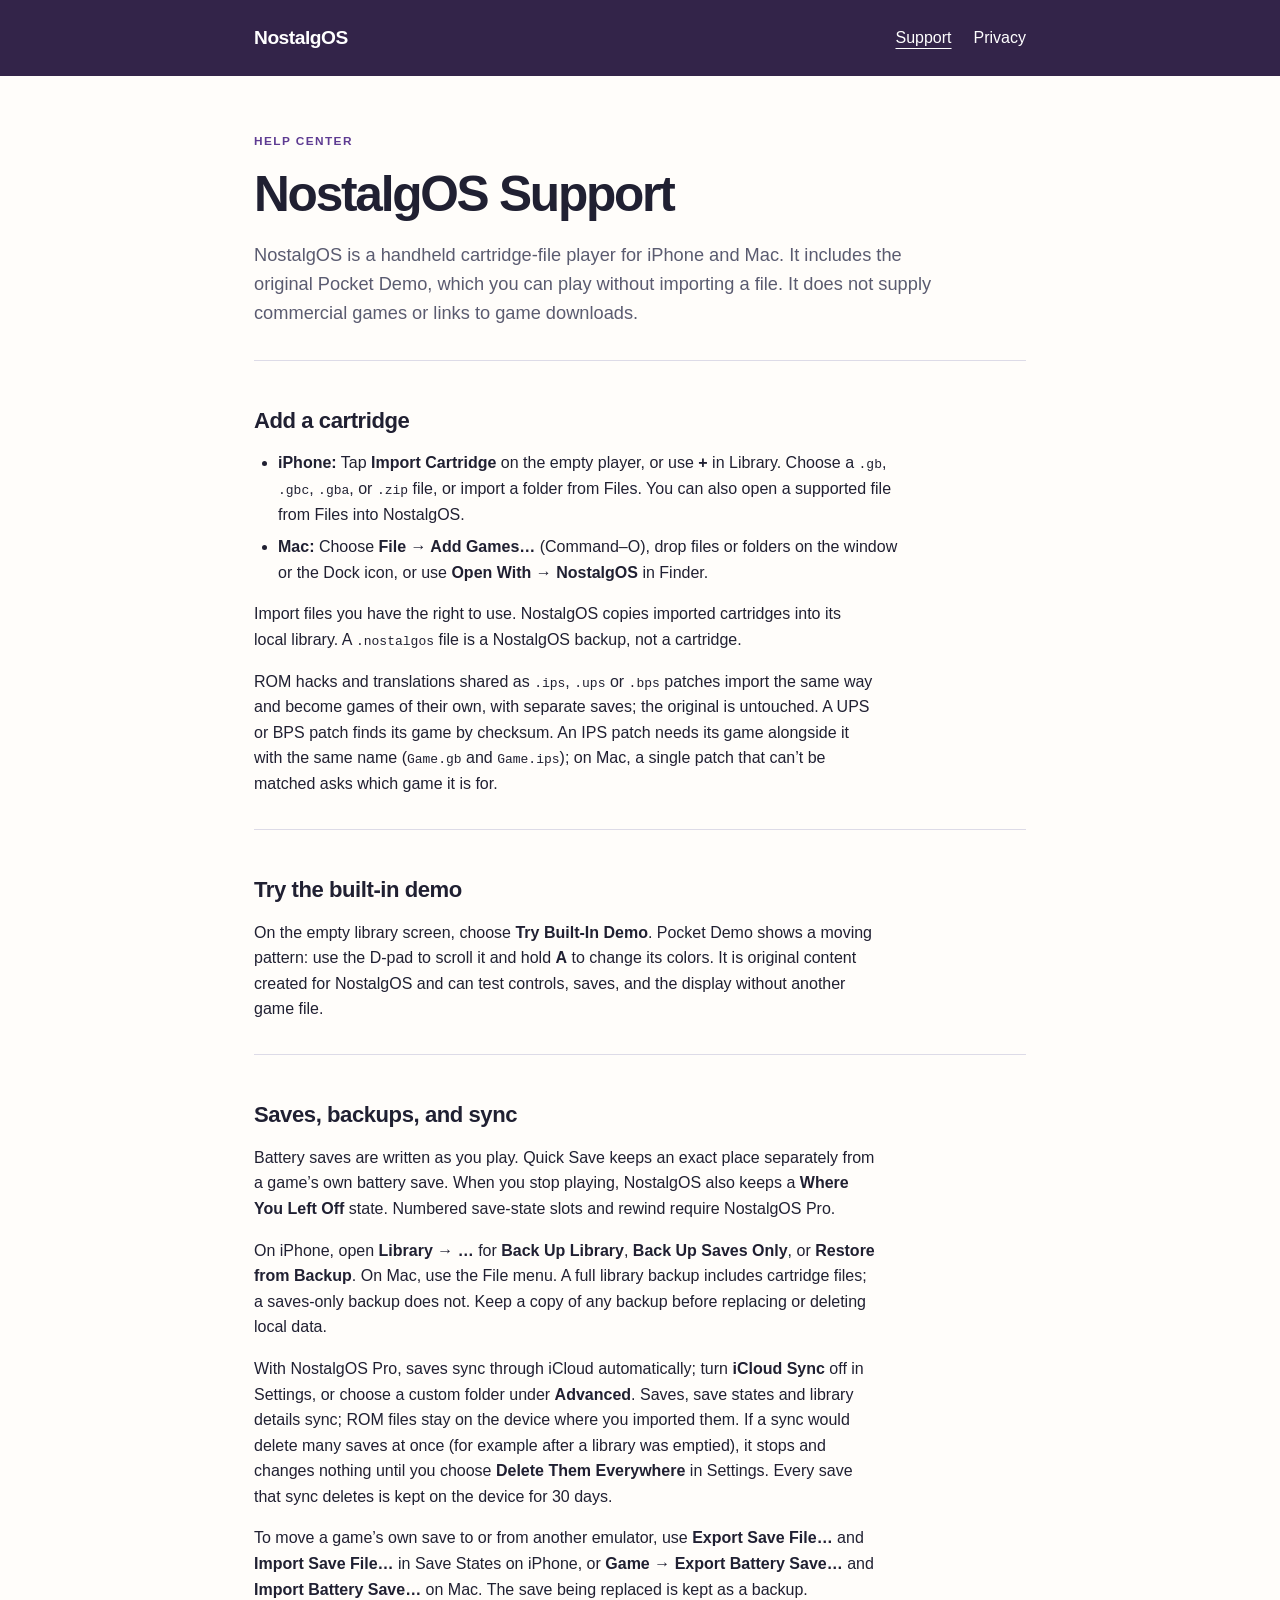
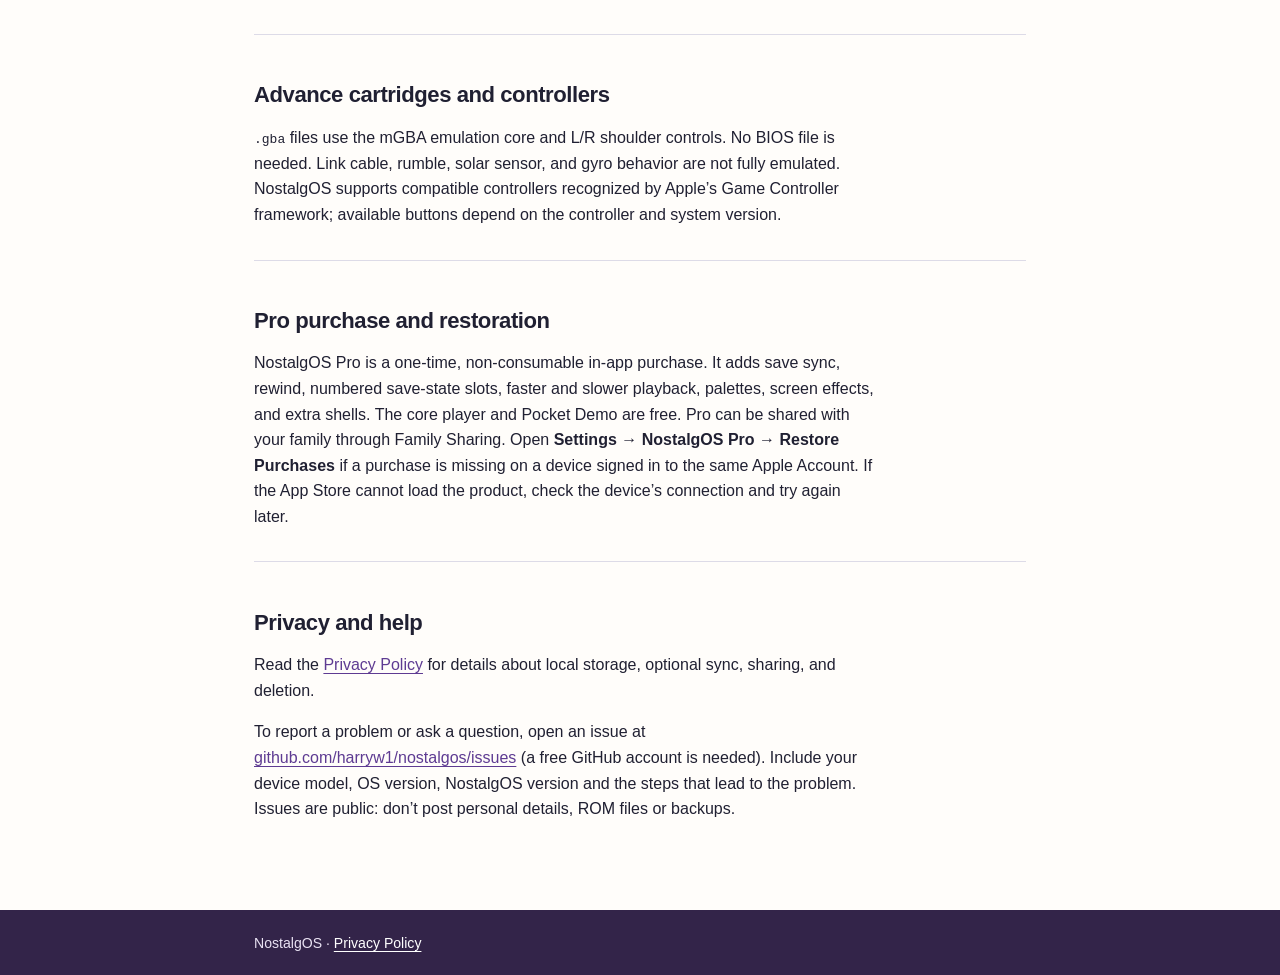
==== support.html @ b0ee90c5 "Publish NostalgOS support and privacy pages Co-Authored-By: Claude Opus 5.5 <noreply@anthropic.com>" ====
<!doctype html>
<html lang="en">
<head><meta charset="utf-8"><meta name="viewport" content="width=device-width,initial-scale=1"><meta name="color-scheme" content="light"><title>Support · NostalgOS</title><meta name="description" content="Help with NostalgOS cartridges, Pocket Demo, saves, backups, controllers, and Pro purchases."><link rel="stylesheet" href="style.css"></head>
<body>
<header><div class="wrap"><a class="brand" href="support.html">NostalgOS</a><nav aria-label="Main"><a href="support.html" aria-current="page">Support</a><a href="privacy.html">Privacy</a></nav></div></header>
<main><div class="wrap">
<div class="eyebrow">Help center</div><h1>NostalgOS Support</h1>
<p class="lede">NostalgOS is a handheld cartridge-file player for iPhone and Mac. It includes the original Pocket Demo, which you can play without importing a file. It does not supply commercial games or links to game downloads.</p>
<section><h2>Add a cartridge</h2><ul><li><strong>iPhone:</strong> Tap <strong>Import Cartridge</strong> on the empty player, or use <strong>+</strong> in Library. Choose a <code>.gb</code>, <code>.gbc</code>, <code>.gba</code>, or <code>.zip</code> file, or import a folder from Files. You can also open a supported file from Files into NostalgOS.</li><li><strong>Mac:</strong> Choose <strong>File → Add Games…</strong> (Command–O), drop files or folders on the window or the Dock icon, or use <strong>Open With → NostalgOS</strong> in Finder.</li></ul><p>Import files you have the right to use. NostalgOS copies imported cartridges into its local library. A <code>.nostalgos</code> file is a NostalgOS backup, not a cartridge.</p><p>ROM hacks and translations shared as <code>.ips</code>, <code>.ups</code> or <code>.bps</code> patches import the same way and become games of their own, with separate saves; the original is untouched. A UPS or BPS patch finds its game by checksum. An IPS patch needs its game alongside it with the same name (<code>Game.gb</code> and <code>Game.ips</code>); on Mac, a single patch that can’t be matched asks which game it is for.</p></section>
<section><h2>Try the built-in demo</h2><p>On the empty library screen, choose <strong>Try Built-In Demo</strong>. Pocket Demo shows a moving pattern: use the D-pad to scroll it and hold <strong>A</strong> to change its colors. It is original content created for NostalgOS and can test controls, saves, and the display without another game file.</p></section>
<section><h2>Saves, backups, and sync</h2><p>Battery saves are written as you play. Quick Save keeps an exact place separately from a game’s own battery save. When you stop playing, NostalgOS also keeps a <strong>Where You Left Off</strong> state. Numbered save-state slots and rewind require NostalgOS Pro.</p><p>On iPhone, open <strong>Library → …</strong> for <strong>Back Up Library</strong>, <strong>Back Up Saves Only</strong>, or <strong>Restore from Backup</strong>. On Mac, use the File menu. A full library backup includes cartridge files; a saves-only backup does not. Keep a copy of any backup before replacing or deleting local data.</p><p>With NostalgOS Pro, saves sync through iCloud automatically; turn <strong>iCloud Sync</strong> off in Settings, or choose a custom folder under <strong>Advanced</strong>. Saves, save states and library details sync; ROM files stay on the device where you imported them. If a sync would delete many saves at once (for example after a library was emptied), it stops and changes nothing until you choose <strong>Delete Them Everywhere</strong> in Settings. Every save that sync deletes is kept on the device for 30 days.</p><p>To move a game’s own save to or from another emulator, use <strong>Export Save File…</strong> and <strong>Import Save File…</strong> in Save States on iPhone, or <strong>Game → Export Battery Save…</strong> and <strong>Import Battery Save…</strong> on Mac. The save being replaced is kept as a backup.</p></section>
<section><h2>Advance cartridges and controllers</h2><p><code>.gba</code> files use the mGBA emulation core and L/R shoulder controls. No BIOS file is needed. Link cable, rumble, solar sensor, and gyro behavior are not fully emulated. NostalgOS supports compatible controllers recognized by Apple’s Game Controller framework; available buttons depend on the controller and system version.</p></section>
<section><h2>Pro purchase and restoration</h2><p>NostalgOS Pro is a one-time, non-consumable in-app purchase. It adds save sync, rewind, numbered save-state slots, faster and slower playback, palettes, screen effects, and extra shells. The core player and Pocket Demo are free. Pro can be shared with your family through Family Sharing. Open <strong>Settings → NostalgOS Pro → Restore Purchases</strong> if a purchase is missing on a device signed in to the same Apple Account. If the App Store cannot load the product, check the device’s connection and try again later.</p></section>
<section><h2>Privacy and help</h2><p>Read the <a href="privacy.html">Privacy Policy</a> for details about local storage, optional sync, sharing, and deletion.</p><p>To report a problem or ask a question, open an issue at <a href="https://github.com/harryw1/nostalgos/issues">github.com/harryw1/nostalgos/issues</a> (a free GitHub account is needed). Include your device model, OS version, NostalgOS version and the steps that lead to the problem. Issues are public: don’t post personal details, ROM files or backups.</p></section>
</div></main>
<footer><div class="wrap">NostalgOS · <a href="privacy.html">Privacy Policy</a></div></footer>
</body></html>
---- style.css ----
:root{color-scheme:light;--ink:#202032;--muted:#5a5b70;--line:#dddbe7;--paper:#fffdfa;--tint:#f2ecfa;--accent:#5e3b92}
*{box-sizing:border-box}
html{font-family:-apple-system,BlinkMacSystemFont,"Segoe UI",sans-serif;line-height:1.6;background:#eee9f3;color:var(--ink)}
body{margin:0}
a{color:var(--accent);text-underline-offset:3px}
a:focus-visible{outline:3px solid var(--accent);outline-offset:4px;border-radius:3px}
.wrap{max-width:820px;margin:0 auto;padding:0 24px}
header{background:#332449;color:white}
header .wrap{display:flex;align-items:center;justify-content:space-between;gap:20px;min-height:76px}
.brand{font-size:1.2rem;font-weight:750;letter-spacing:-.025em;color:white;text-decoration:none}
nav{display:flex;gap:22px}
nav a{color:white;text-decoration:none}
nav a[aria-current=page]{text-decoration:underline;text-underline-offset:5px}
main{background:var(--paper);min-height:calc(100vh - 160px)}
main .wrap{padding-top:56px;padding-bottom:72px}
.eyebrow{text-transform:uppercase;letter-spacing:.12em;color:var(--accent);font-size:.74rem;font-weight:800}
h1{font-size:clamp(2rem,5vw,3.1rem);line-height:1.08;letter-spacing:-.045em;margin:.35em 0}
h2{font-size:1.38rem;line-height:1.25;letter-spacing:-.02em;margin:2em 0 .45em}
p,li{max-width:70ch}
.lede{font-size:1.14rem;color:var(--muted)}
.notice{background:var(--tint);border-left:4px solid var(--accent);padding:14px 18px;border-radius:0 8px 8px 0;margin:30px 0}
.notice p{margin:0}
section{border-top:1px solid var(--line);margin-top:32px;padding-top:2px}
ul,ol{padding-left:1.5em}
li+li{margin-top:.4em}
.meta{color:var(--muted);font-size:.9rem}
footer{background:#332449;color:#e9e2f3;font-size:.88rem}
footer .wrap{padding-top:22px;padding-bottom:22px}
footer a{color:#fff}
@media(max-width:500px){header .wrap{min-height:68px}.wrap{padding:0 18px}nav{gap:13px;font-size:.9rem}main .wrap{padding-top:38px}}
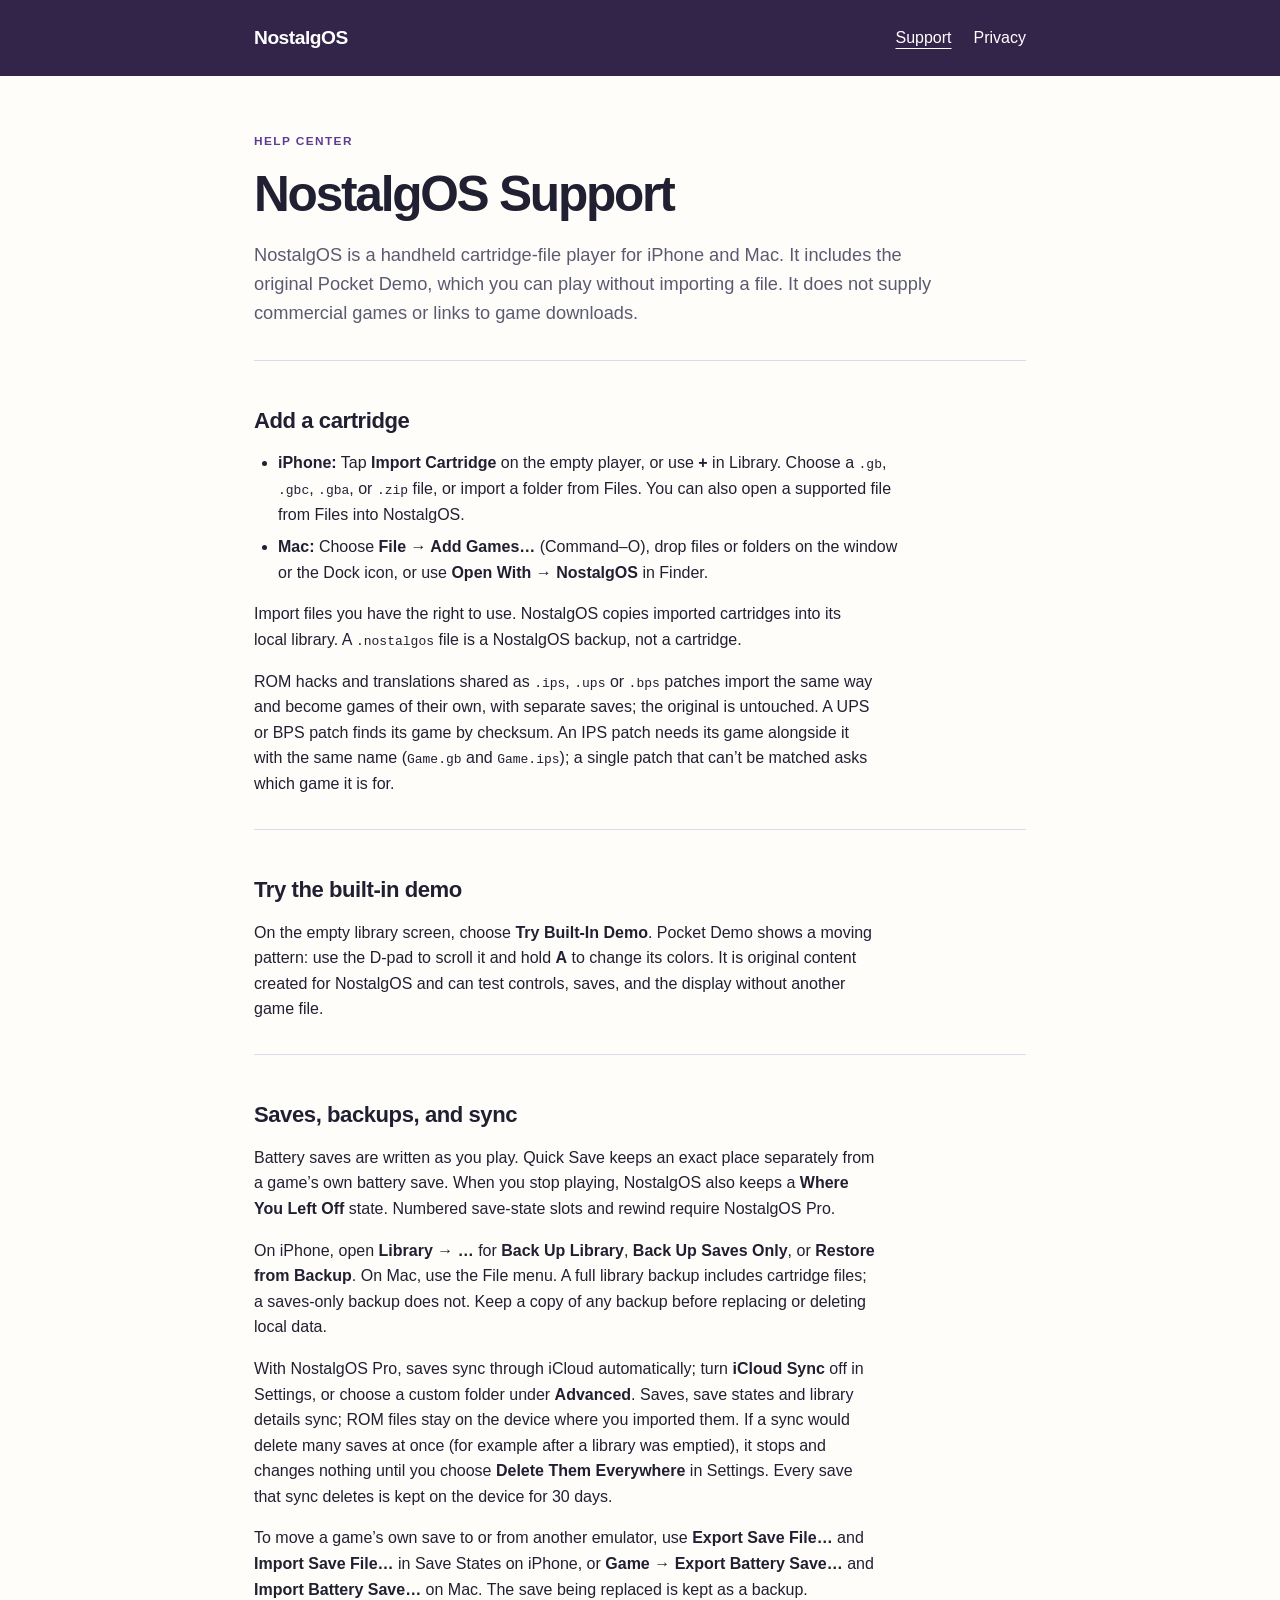
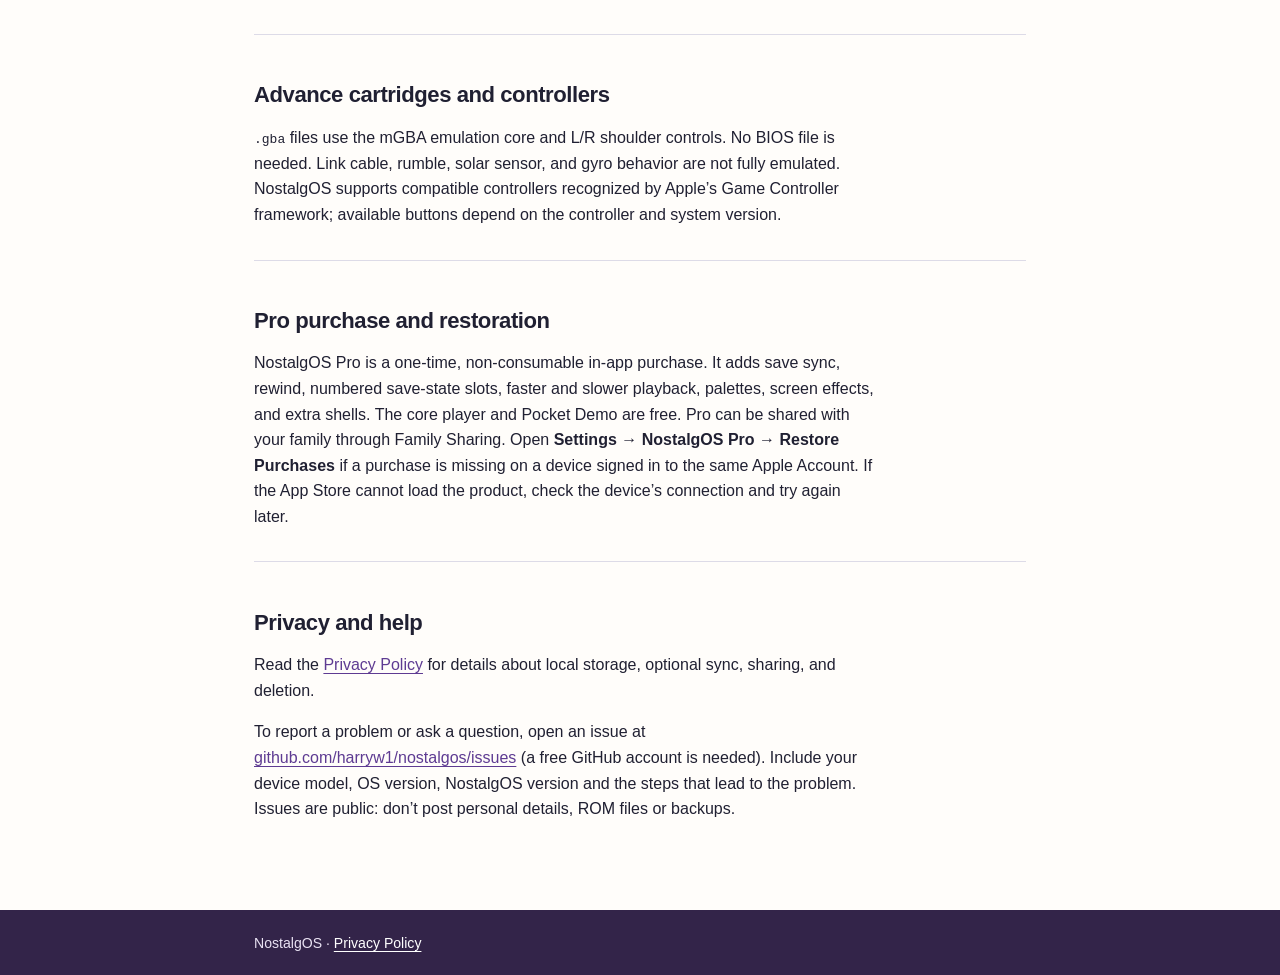
==== commit e74a3b88: "Patches can be matched on iPhone too Co-Authored-By: Claude Opus 5.5 <noreply@anthropic.com>" ====
--- a/support.html
+++ b/support.html
@@ -6,7 +6,7 @@
 <main><div class="wrap">
 <div class="eyebrow">Help center</div><h1>NostalgOS Support</h1>
 <p class="lede">NostalgOS is a handheld cartridge-file player for iPhone and Mac. It includes the original Pocket Demo, which you can play without importing a file. It does not supply commercial games or links to game downloads.</p>
-<section><h2>Add a cartridge</h2><ul><li><strong>iPhone:</strong> Tap <strong>Import Cartridge</strong> on the empty player, or use <strong>+</strong> in Library. Choose a <code>.gb</code>, <code>.gbc</code>, <code>.gba</code>, or <code>.zip</code> file, or import a folder from Files. You can also open a supported file from Files into NostalgOS.</li><li><strong>Mac:</strong> Choose <strong>File → Add Games…</strong> (Command–O), drop files or folders on the window or the Dock icon, or use <strong>Open With → NostalgOS</strong> in Finder.</li></ul><p>Import files you have the right to use. NostalgOS copies imported cartridges into its local library. A <code>.nostalgos</code> file is a NostalgOS backup, not a cartridge.</p><p>ROM hacks and translations shared as <code>.ips</code>, <code>.ups</code> or <code>.bps</code> patches import the same way and become games of their own, with separate saves; the original is untouched. A UPS or BPS patch finds its game by checksum. An IPS patch needs its game alongside it with the same name (<code>Game.gb</code> and <code>Game.ips</code>); on Mac, a single patch that can’t be matched asks which game it is for.</p></section>
+<section><h2>Add a cartridge</h2><ul><li><strong>iPhone:</strong> Tap <strong>Import Cartridge</strong> on the empty player, or use <strong>+</strong> in Library. Choose a <code>.gb</code>, <code>.gbc</code>, <code>.gba</code>, or <code>.zip</code> file, or import a folder from Files. You can also open a supported file from Files into NostalgOS.</li><li><strong>Mac:</strong> Choose <strong>File → Add Games…</strong> (Command–O), drop files or folders on the window or the Dock icon, or use <strong>Open With → NostalgOS</strong> in Finder.</li></ul><p>Import files you have the right to use. NostalgOS copies imported cartridges into its local library. A <code>.nostalgos</code> file is a NostalgOS backup, not a cartridge.</p><p>ROM hacks and translations shared as <code>.ips</code>, <code>.ups</code> or <code>.bps</code> patches import the same way and become games of their own, with separate saves; the original is untouched. A UPS or BPS patch finds its game by checksum. An IPS patch needs its game alongside it with the same name (<code>Game.gb</code> and <code>Game.ips</code>); a single patch that can’t be matched asks which game it is for.</p></section>
 <section><h2>Try the built-in demo</h2><p>On the empty library screen, choose <strong>Try Built-In Demo</strong>. Pocket Demo shows a moving pattern: use the D-pad to scroll it and hold <strong>A</strong> to change its colors. It is original content created for NostalgOS and can test controls, saves, and the display without another game file.</p></section>
 <section><h2>Saves, backups, and sync</h2><p>Battery saves are written as you play. Quick Save keeps an exact place separately from a game’s own battery save. When you stop playing, NostalgOS also keeps a <strong>Where You Left Off</strong> state. Numbered save-state slots and rewind require NostalgOS Pro.</p><p>On iPhone, open <strong>Library → …</strong> for <strong>Back Up Library</strong>, <strong>Back Up Saves Only</strong>, or <strong>Restore from Backup</strong>. On Mac, use the File menu. A full library backup includes cartridge files; a saves-only backup does not. Keep a copy of any backup before replacing or deleting local data.</p><p>With NostalgOS Pro, saves sync through iCloud automatically; turn <strong>iCloud Sync</strong> off in Settings, or choose a custom folder under <strong>Advanced</strong>. Saves, save states and library details sync; ROM files stay on the device where you imported them. If a sync would delete many saves at once (for example after a library was emptied), it stops and changes nothing until you choose <strong>Delete Them Everywhere</strong> in Settings. Every save that sync deletes is kept on the device for 30 days.</p><p>To move a game’s own save to or from another emulator, use <strong>Export Save File…</strong> and <strong>Import Save File…</strong> in Save States on iPhone, or <strong>Game → Export Battery Save…</strong> and <strong>Import Battery Save…</strong> on Mac. The save being replaced is kept as a backup.</p></section>
 <section><h2>Advance cartridges and controllers</h2><p><code>.gba</code> files use the mGBA emulation core and L/R shoulder controls. No BIOS file is needed. Link cable, rumble, solar sensor, and gyro behavior are not fully emulated. NostalgOS supports compatible controllers recognized by Apple’s Game Controller framework; available buttons depend on the controller and system version.</p></section>
